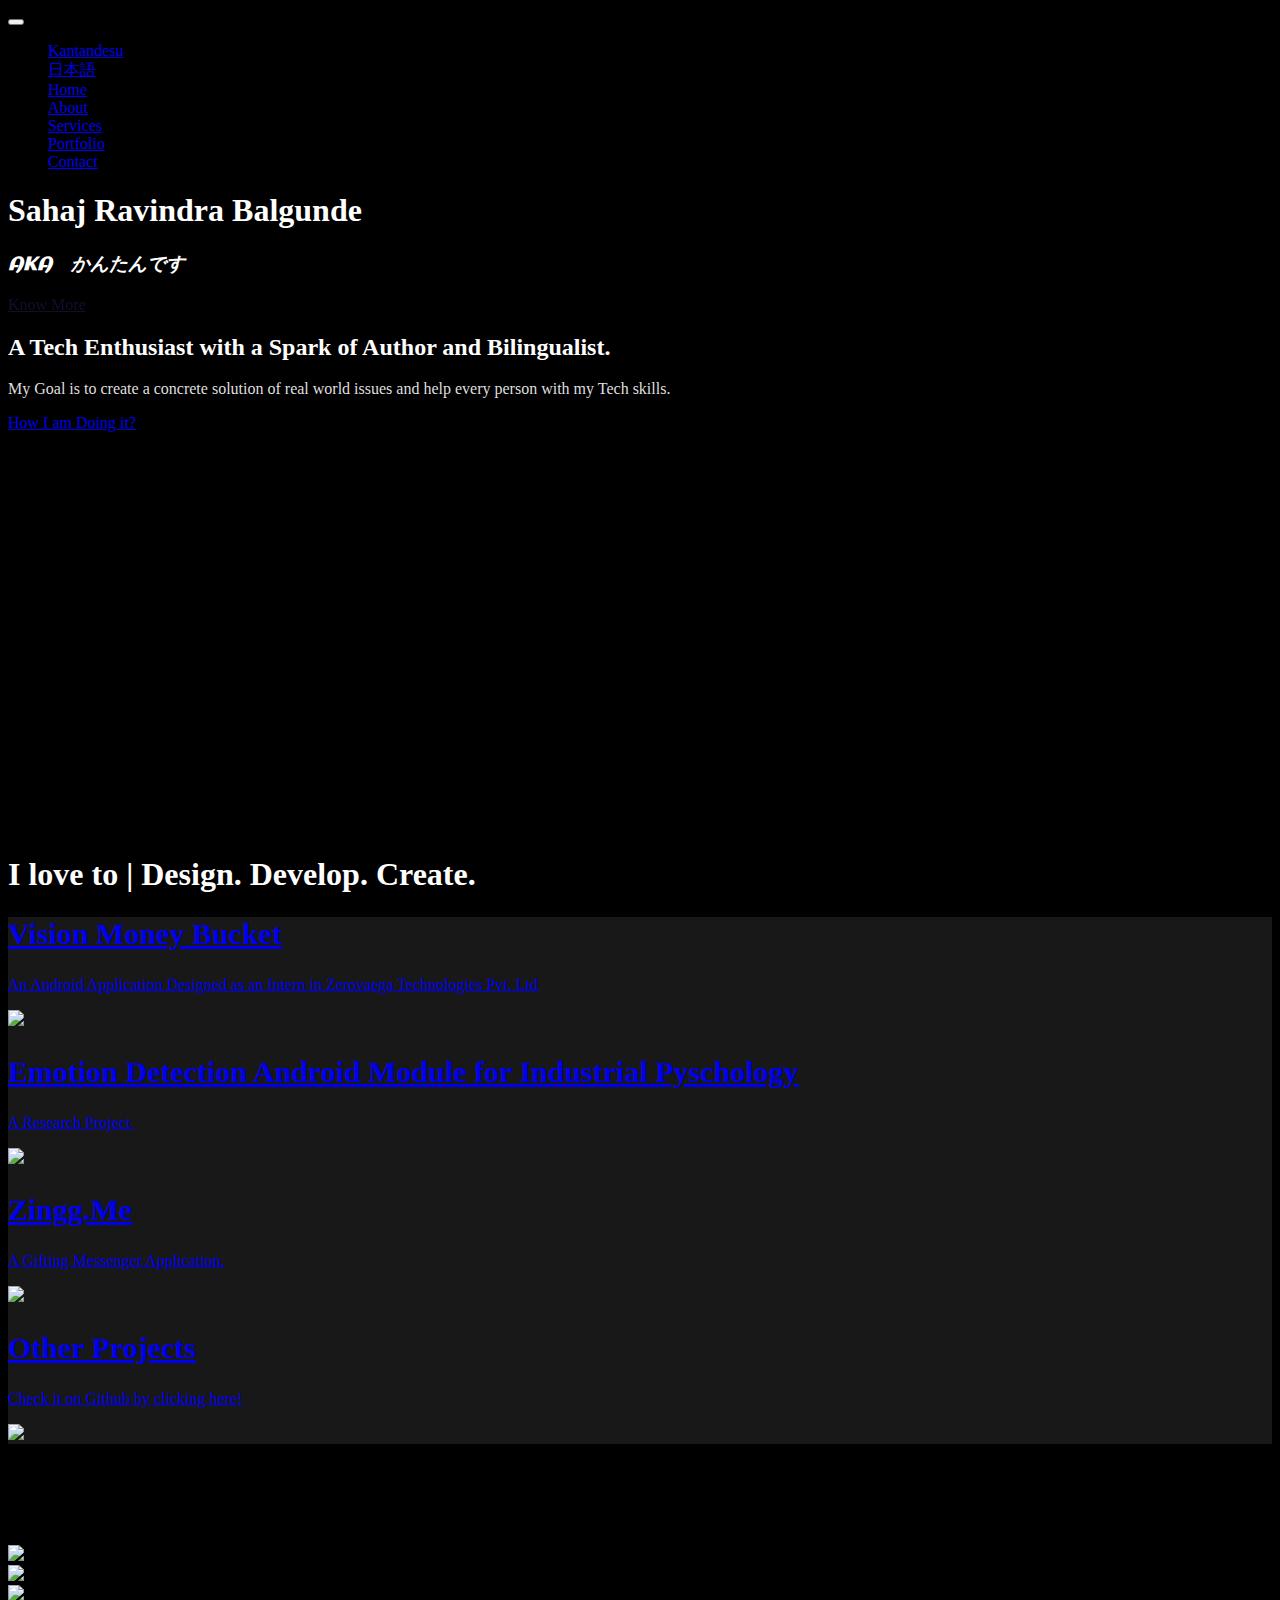
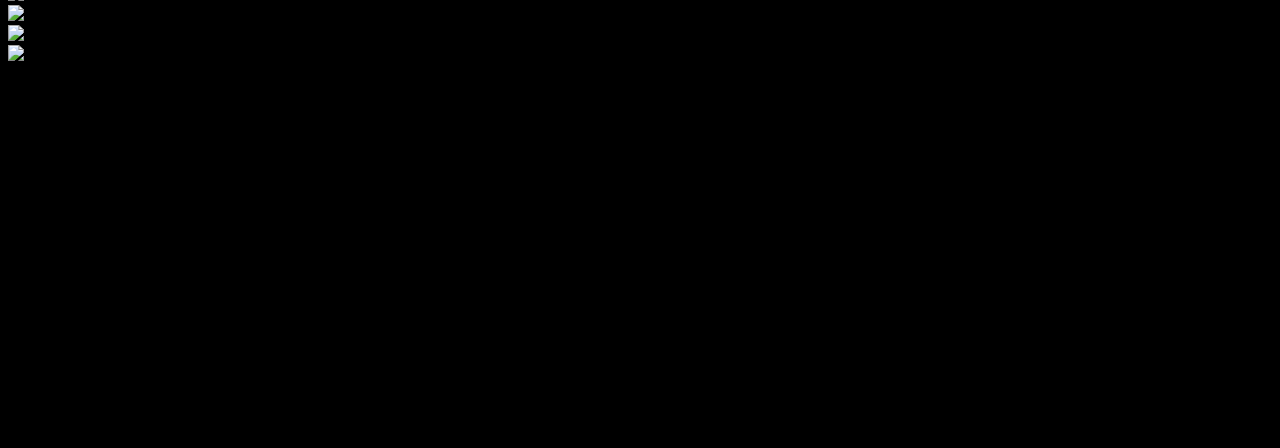
==== index.html @ 0fdae446 "New Update" ====
<!DOCTYPE html>
<html>

<head>
    <meta charset="utf-8">
    <meta name="viewport" content="width=device-width, initial-scale=1.0, shrink-to-fit=no">
    <title>Home - Brand</title>
    <link rel="stylesheet" href="assets/bootstrap/css/bootstrap.min.css">
    <link rel="stylesheet" href="https://fonts.googleapis.com/css?family=Source+Sans+Pro:300,400,700,300italic,400italic,700italic">
    <link rel="stylesheet" href="https://fonts.googleapis.com/css?family=Aclonica">
    <link rel="stylesheet" href="assets/fonts/font-awesome.min.css">
    <link rel="stylesheet" href="assets/fonts/simple-line-icons.min.css">
    <link rel="stylesheet" href="assets/css/Animated-Type-Heading.css">
    <link rel="stylesheet" href="https://cdnjs.cloudflare.com/ajax/libs/animate.css/3.5.2/animate.min.css">
    <link rel="stylesheet" href="https://cdnjs.cloudflare.com/ajax/libs/lightbox2/2.8.2/css/lightbox.min.css">
    <link rel="stylesheet" href="assets/css/Lightbox-Gallery.css">
    <link rel="stylesheet" href="assets/css/XDA-Disclamer.css">
</head>

<body id="page-top" style="background-color: rgb(0,0,0);"><a class="menu-toggle rounded" href="#"><i class="fa fa-bars"></i></a>
    <nav class="navbar navbar-light navbar-expand" id="sidebar-wrapper" style="background: var(--dark);">
        <div class="container"><button data-toggle="collapse" class="navbar-toggler d-none" data-target="#"></button>
            <div class="collapse navbar-collapse text-dark" style="color: var(--dark);">
                <ul class="nav navbar-nav text-dark border-dark sidebar-nav" id="sidebar-nav" style="background: var(--dark);">
                    <li class="nav-item sidebar-brand"><a class="nav-link active js-scroll-trigger" href="#page-top">Kantandesu</a></li>
                    <li class="nav-item"><a class="nav-link" href="index-1.html">日本語</a></li>
                    <li class="nav-item sidebar-nav-item"><a class="nav-link js-scroll-trigger" href="#page-top">Home</a></li>
                    <li class="nav-item sidebar-nav-item"><a class="nav-link js-scroll-trigger" href="#about">About</a></li>
                    <li class="nav-item sidebar-nav-item"><a class="nav-link js-scroll-trigger" href="#services">Services</a></li>
                    <li class="nav-item sidebar-nav-item"><a class="nav-link js-scroll-trigger" href="#portfolio">Portfolio</a></li>
                    <li class="nav-item sidebar-nav-item"><a class="nav-link js-scroll-trigger" href="#contact">Contact</a></li>
                </ul>
            </div>
        </div>
    </nav>
    <header class="d-flex flash animated masthead" style="background-image: url(&quot;assets/img/Untitled%20design.jpg&quot;);opacity: 1;background-position: center;">
        <div class="container my-auto text-center">
            <h1 class="mb-1" style="color: #ffffff;">Sahaj Ravindra Balgunde</h1>
            <h3 class="mb-5"><em style="color: rgb(255,255,255);font-family: Aclonica, sans-serif;">AKA　かんたんです</em></h3><a class="btn btn-primary btn-xl js-scroll-trigger" role="button" href="#about" style="background: var(--gray);border-color: var(--gray);opacity: 1;filter: grayscale(89%) saturate(104%);">Know More</a>
            <div class="overlay"></div>
        </div>
    </header>
    <section id="about" class="content-section bg-dark" style="background-color: rgb(0,0,0);">
        <div class="container text-center">
            <div class="row">
                <div class="col-lg-10 mx-auto" style="color: rgb(0,0,0);">
                    <h2 style="color: rgb(255,255,255);">A Tech Enthusiast with a Spark of Author and Bilingualist.</h2>
                    <p class="lead mb-5"><span style="color: rgb(223,223,223);">My Goal is to create a concrete solution of real world issues and help every person with my Tech skills.</span><span>!</span></p><a class="btn btn-dark btn-xl js-scroll-trigger" role="button" href="#services">How I am Doing it?</a>
                </div>
            </div>
        </div>
    </section>
    <section id="services" class="content-section bg-primary text-white text-center" style="background-color: rgb(0,0,0);">
        <div class="container">
            <div class="content-section-heading">
                <h3 class="text-secondary mb-0">What</h3>
                <h2 class="mb-5">Do I 'DO'?</h2>
            </div>
            <div class="row">
                <div class="col-md-6 col-lg-3 mb-5 mb-lg-0"><span class="mx-auto service-icon rounded-circle mb-3"><i class="icon-rocket"></i></span>
                    <h4><strong>Student Freelancing</strong></h4>
                    <p class="mb-0 text-faded">Since 2018</p>
                </div>
                <div class="col-md-6 col-lg-3 mb-5 mb-lg-0"><span class="mx-auto service-icon rounded-circle mb-3"><i class="icon-pencil"></i></span>
                    <h4>Creativity</h4>
                    <p class="mb-0 text-faded">Helping People with Touch of Art</p>
                </div>
                <div class="col-md-6 col-lg-3 mb-5 mb-lg-0"><span class="mx-auto service-icon rounded-circle mb-3"><i class="icon-target"></i></span>
                    <h4><strong>Troubleshooting</strong></h4>
                    <p class="mb-0 text-faded"><span>Contributing Technical Help&nbsp;</span><i class="fa fa-stack-exchange"></i><span>&nbsp;!</span></p>
                </div>
                <div class="col-md-6 col-lg-3 mb-5 mb-lg-0"><span class="mx-auto service-icon rounded-circle mb-3"><i class="icon-globe"></i></span>
                    <h4><strong>Community Helping</strong></h4>
                    <p class="mb-0 text-faded">Founder of: #Helpkolhapur</p>
                </div>
            </div>
        </div>
    </section>
    <section id="portfolio" class="content-section" style="color: rgb(255,255,255);">				<div class="caption v-middle text-center">
					<h1 class="cd-headline clip">
			            <span class="blc">I love to | </span>
			            <span class="cd-words-wrapper">
			              <b class="is-visible">Design.</b>
			              <b>Develop.</b>
			              <b>Create.</b>
			            </span>
	          		</h1>
				</div>
        <div class="container" style="color: rgb(255,255,255);background-color: #191818;">
            <div></div>
            <div class="row no-gutters">
                <div class="col-lg-6"><a class="portfolio-item" href="https://play.google.com/store/apps/details?id=com.zero.visionmoneybucket&amp;hl=en&amp;gl=US">
                        <div class="caption">
                            <div class="caption-content">
                                <h2 style="font-size: 30px;">Vision Money Bucket</h2>
                                <p class="mb-0">An Android Application Designed as an Intern in Zerovaega Technologies Pvt. Ltd</p>
                            </div>
                        </div><img class="img-fluid" src="assets/img/portfolio-1.jpg">
                    </a></div>
                <div class="col-lg-6"><a class="portfolio-item" href="#">
                        <div class="caption">
                            <div class="caption-content">
                                <h2 style="font-size: 30px;">Emotion Detection Android Module for Industrial Pyschology</h2>
                                <p class="mb-0">A Research Project&nbsp;</p>
                            </div>
                        </div><img class="img-fluid" src="assets/img/portfolio-2.jpg">
                    </a></div>
                <div class="col-lg-6"><a class="portfolio-item" href="https://zingg.me/">
                        <div class="caption">
                            <div class="caption-content">
                                <h2 style="font-size: 30px;">Zingg.Me</h2>
                                <p class="mb-0">A Gifting Messenger Application.</p>
                            </div>
                        </div><img class="img-fluid" src="assets/img/portfolio-3.jpg">
                    </a></div>
                <div class="col-lg-6"><a class="portfolio-item" href="https://github.com/sahajisy">
                        <div class="caption">
                            <div class="caption-content">
                                <h2 style="font-size: 30px;">Other Projects</h2>
                                <p class="mb-0">Check it on Github by clicking here!</p>
                            </div>
                        </div><img class="img-fluid" src="assets/img/portfolio-4.jpg">
                    </a></div>
            </div>
        </div>
        <section></section>
    </section>
    <div class="photo-gallery" style="background: var(--gray-dark);">
        <div class="container" style="color: var(--dark);background: var(--dark);">
            <div class="intro">
                <h2 class="text-center" style="color: var(--light);">Other Activities</h2>
                <p class="text-center" style="color: var(--light);">Following are the other stuffs I love to do.</p>
            </div>
            <div class="row photos">
                <div class="col-sm-6 col-md-4 col-lg-3 item"><a data-lightbox="photos" href="assets/img/かんたんで%20Gaming%20(1).jpg"><img class="img-fluid" src="assets/img/かんたんで%20Gaming%20(1).jpg"></a></div>
                <div class="col-sm-6 col-md-4 col-lg-3 item"><a data-lightbox="photos" href="assets/img/Helpको.jpg"><img class="img-fluid" src="assets/img/Helpको.jpg"></a></div>
                <div class="col-sm-6 col-md-4 col-lg-3 item"><a data-lightbox="photos" href="assets/img/Helpको%20(1).jpg"><img class="img-fluid" src="assets/img/Helpको%20(1).jpg"></a></div>
                <div class="col-sm-6 col-md-4 col-lg-3 item"><a data-lightbox="photos" href="assets/img/Helpको%20(2).jpg"><img class="img-fluid" src="assets/img/Helpको%20(2).jpg"></a></div>
                <div class="col-sm-6 col-md-4 col-lg-3 item"><a data-lightbox="photos" href="assets/img/Helpको%20(3).jpg"><img class="img-fluid" src="assets/img/Helpको%20(3).jpg"></a></div>
                <div class="col-sm-6 col-md-4 col-lg-3 item"><a data-lightbox="photos" href="assets/img/Helpको%20(4).jpg"><img class="img-fluid" src="assets/img/Helpको%20(4).jpg"></a></div>
            </div>
        </div>
    </div>
    <section></section>
    <footer class="footer text-center">
        <div class="alert alert-success" role="alert" style="background: rgb(0,0,0);border-radius: 30.0px;border-color: var(--green);"><span style="font-size: 40px;color: var(--success);"><strong>ME$$@GE:</strong></span>
            <div class="container"><code style="color: var(--green);"><br>#include&nbsp;<br>/*<br>* Coding is Fun<br>*<br>* Creating Programs is nice, unless you try it<br>* Once You Enter this realm, Its difficult to get out of it.<br>* do some research and have fun with coding<br>*/<br><br><br></code></div>
            <h1 style="color: rgb(255,0,0);font-size: 16px;"></h1>
        </div>
        <div class="container">
            <ul class="list-inline mb-5">
                <li class="list-inline-item">&nbsp;<a class="text-white social-link rounded-circle" href="https://open.spotify.com/show/7zpaubndLqqaN1DhZI1P4U?si=KScadg3dQdm9Uo1KLgkRQg"><i class="icon-social-spotify"></i></a></li>
                <li class="list-inline-item">&nbsp;<a class="text-white social-link rounded-circle" href="https://www.instagram.com/kantandesu/"><i class="icon-social-instagram"></i></a></li>
                <li class="list-inline-item">&nbsp;<a class="text-white social-link rounded-circle" href="https://www.linkedin.com/in/sahaj-balgunde-a90b2262/"><i class="icon-social-linkedin"></i></a></li>
                <li class="list-inline-item">&nbsp;<a class="text-white social-link rounded-circle" href="https://github.com/sahajisy/"><i class="icon-social-github"></i></a></li>
            </ul>
            <p class="text-muted mb-0 small">Copyright &nbsp;© kantandesu 2021</p>
        </div><a class="js-scroll-trigger scroll-to-top rounded" href="#page-top"><i class="fa fa-angle-up"></i></a>
    </footer>
    <script src="assets/js/jquery.min.js"></script>
    <script src="assets/bootstrap/js/bootstrap.min.js"></script>
    <script src="https://cdnjs.cloudflare.com/ajax/libs/jquery-easing/1.4.1/jquery.easing.min.js"></script>
    <script src="assets/js/stylish-portfolio.js"></script>
    <script src="assets/js/Animated-Type-Heading.js"></script>
    <script src="https://cdnjs.cloudflare.com/ajax/libs/lightbox2/2.8.2/js/lightbox.min.js"></script>
</body>

</html>
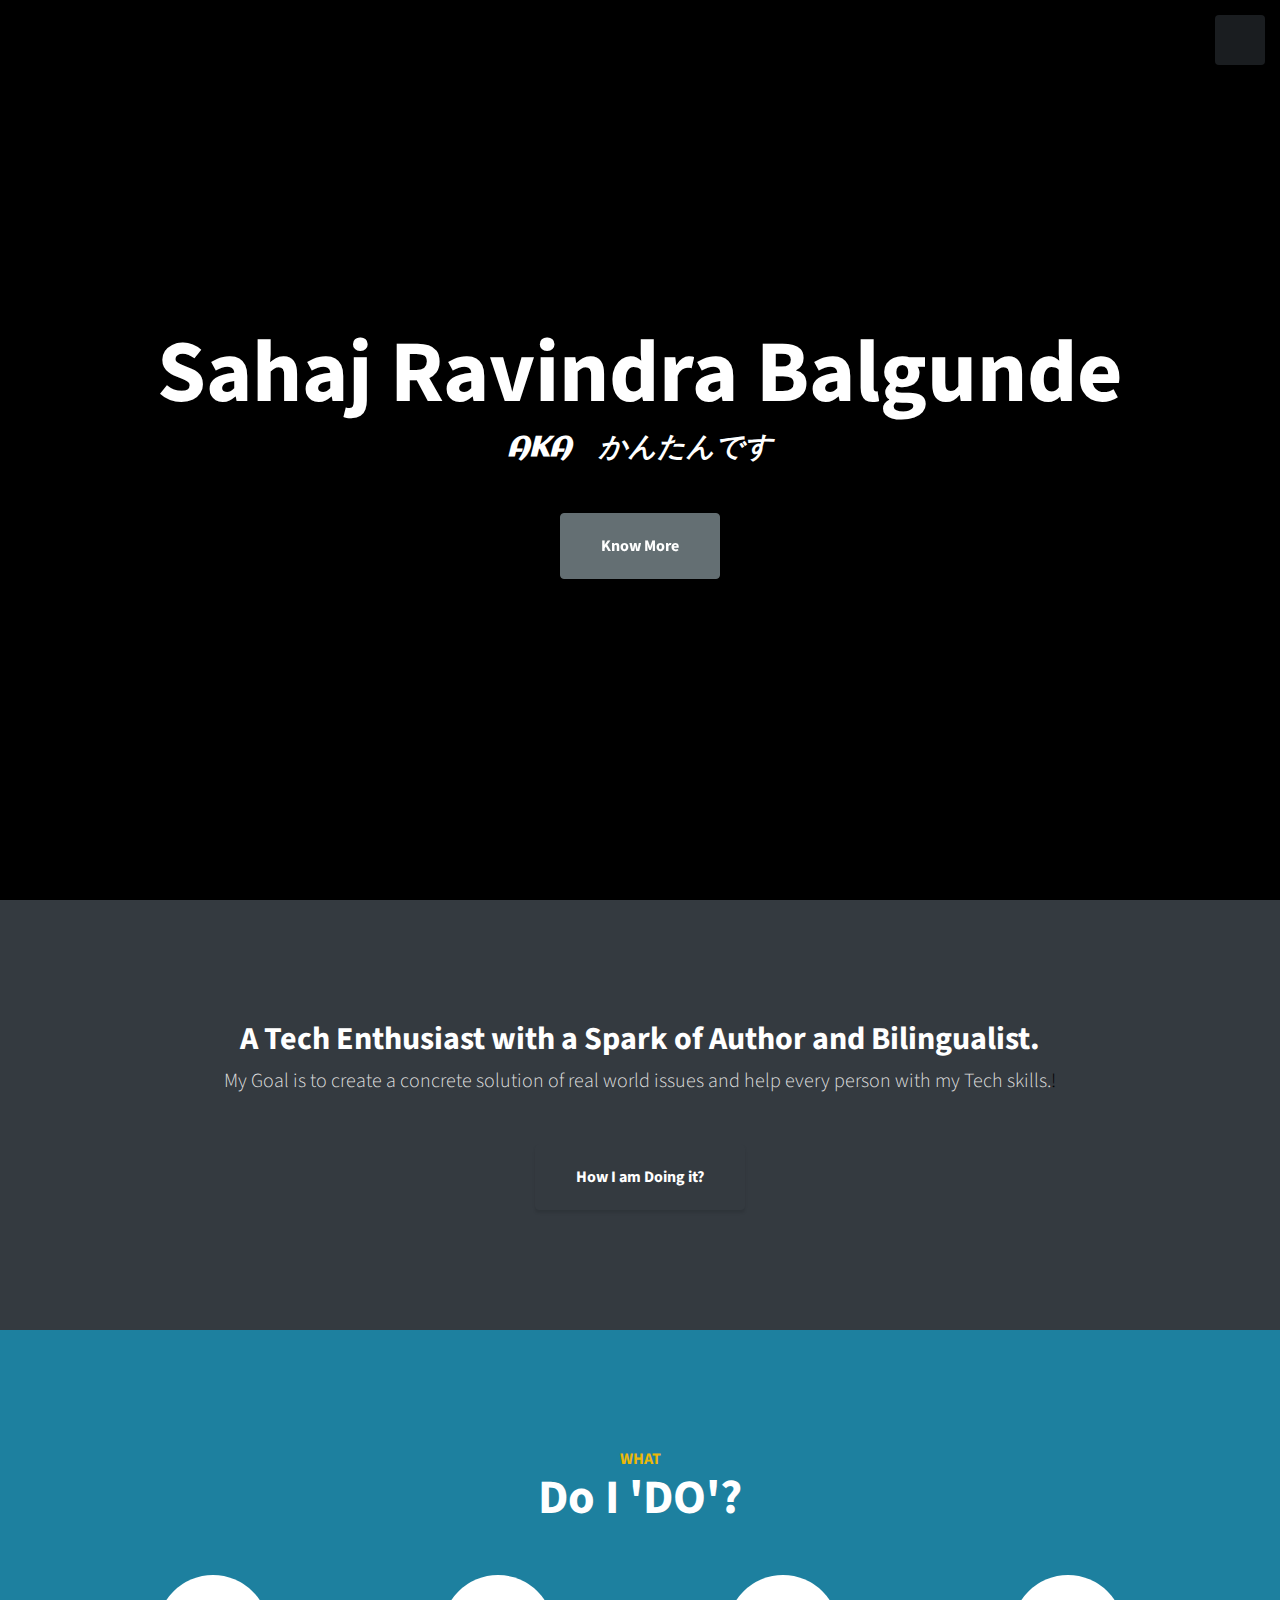
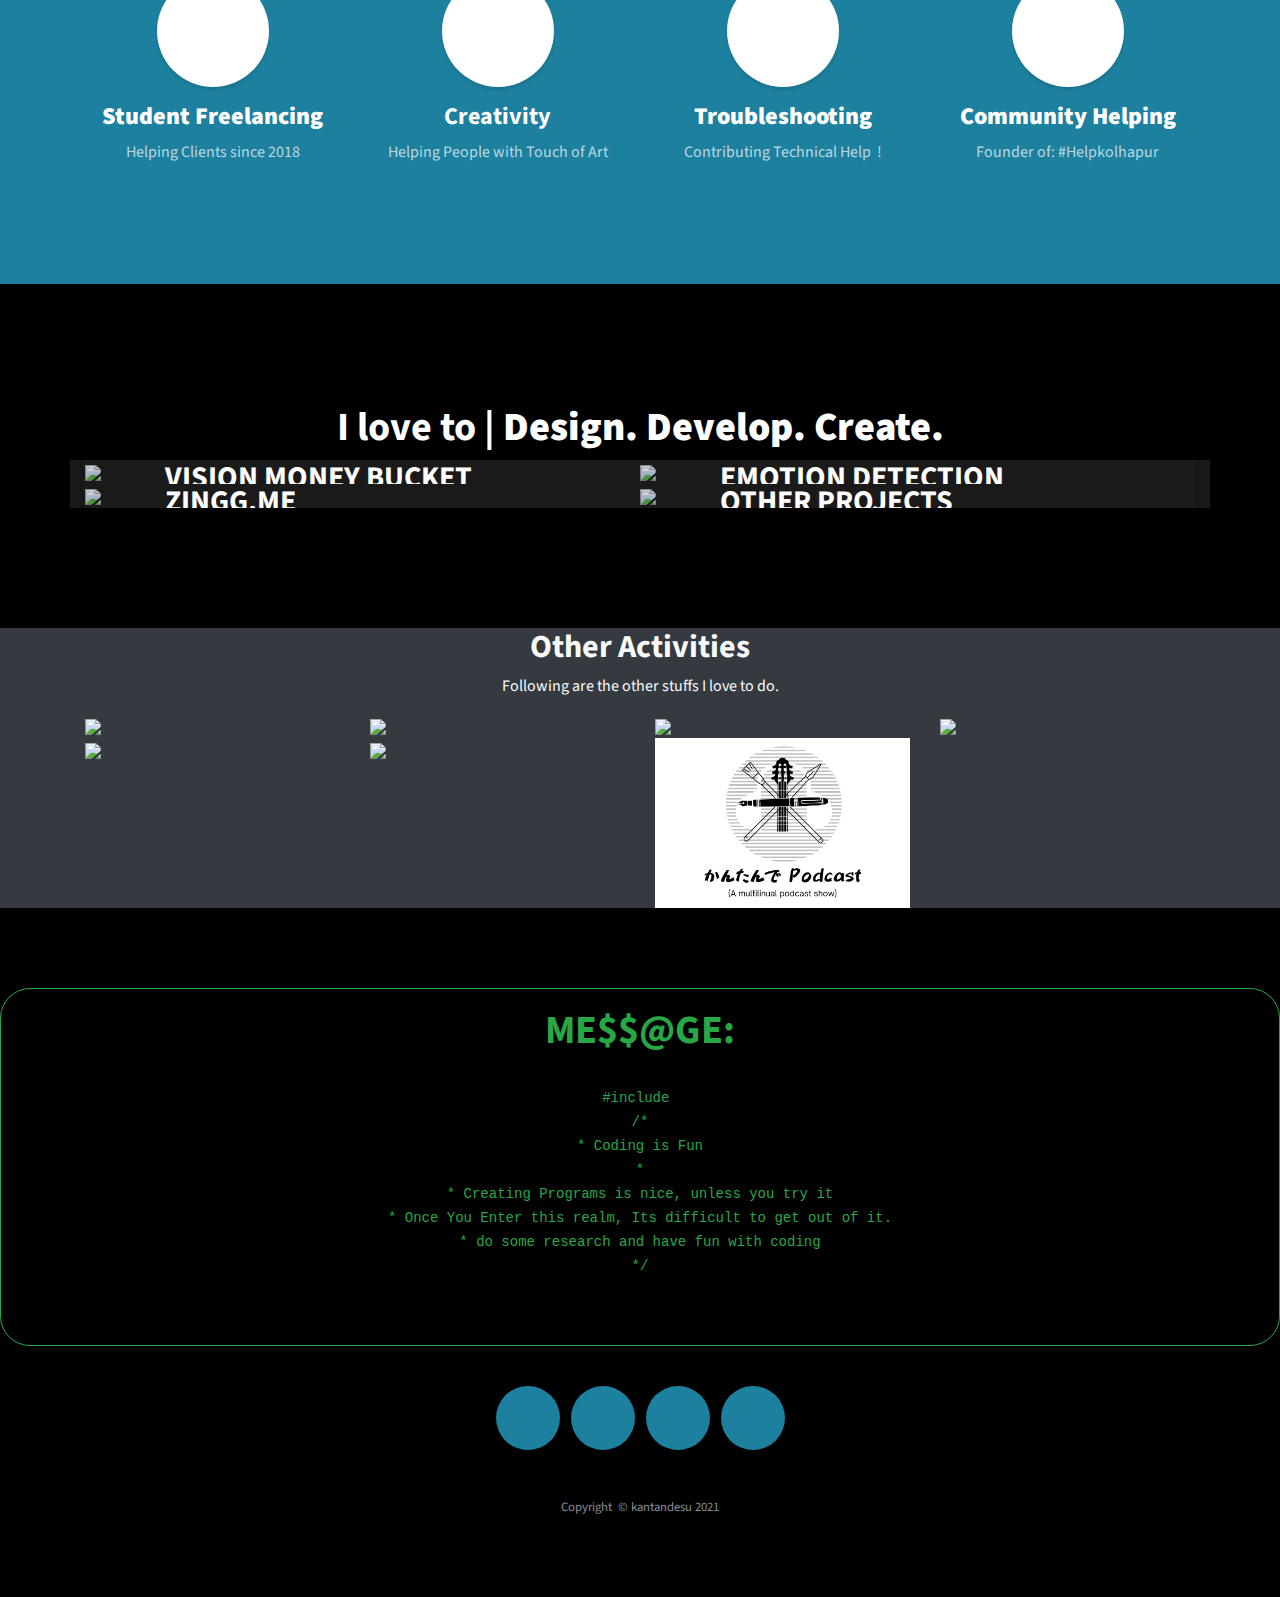
==== commit b9895dab: "The updated version" ====
--- a/index.html
+++ b/index.html
@@ -21,7 +21,7 @@
     <nav class="navbar navbar-light navbar-expand" id="sidebar-wrapper" style="background: var(--dark);">
         <div class="container"><button data-toggle="collapse" class="navbar-toggler d-none" data-target="#"></button>
             <div class="collapse navbar-collapse text-dark" style="color: var(--dark);">
-                <ul class="nav navbar-nav text-dark border-dark sidebar-nav" id="sidebar-nav" style="background: var(--dark);">
+                <ul class="navbar-nav text-dark border-dark sidebar-nav" id="sidebar-nav" style="background: var(--dark);">
                     <li class="nav-item sidebar-brand"><a class="nav-link active js-scroll-trigger" href="#page-top">Kantandesu</a></li>
                     <li class="nav-item"><a class="nav-link" href="index-1.html">日本語</a></li>
                     <li class="nav-item sidebar-nav-item"><a class="nav-link js-scroll-trigger" href="#page-top">Home</a></li>
@@ -59,7 +59,7 @@
             <div class="row">
                 <div class="col-md-6 col-lg-3 mb-5 mb-lg-0"><span class="mx-auto service-icon rounded-circle mb-3"><i class="icon-rocket"></i></span>
                     <h4><strong>Student Freelancing</strong></h4>
-                    <p class="mb-0 text-faded">Since 2018</p>
+                    <p class="mb-0 text-faded">Helping Clients since 2018</p>
                 </div>
                 <div class="col-md-6 col-lg-3 mb-5 mb-lg-0"><span class="mx-auto service-icon rounded-circle mb-3"><i class="icon-pencil"></i></span>
                     <h4>Creativity</h4>
@@ -135,9 +135,10 @@
                 <div class="col-sm-6 col-md-4 col-lg-3 item"><a data-lightbox="photos" href="assets/img/かんたんで%20Gaming%20(1).jpg"><img class="img-fluid" src="assets/img/かんたんで%20Gaming%20(1).jpg"></a></div>
                 <div class="col-sm-6 col-md-4 col-lg-3 item"><a data-lightbox="photos" href="assets/img/Helpको.jpg"><img class="img-fluid" src="assets/img/Helpको.jpg"></a></div>
                 <div class="col-sm-6 col-md-4 col-lg-3 item"><a data-lightbox="photos" href="assets/img/Helpको%20(1).jpg"><img class="img-fluid" src="assets/img/Helpको%20(1).jpg"></a></div>
+                <div class="col"><img class="img-fluid" src="assets/img/Helpको%20(4).jpg"></div>
                 <div class="col-sm-6 col-md-4 col-lg-3 item"><a data-lightbox="photos" href="assets/img/Helpको%20(2).jpg"><img class="img-fluid" src="assets/img/Helpको%20(2).jpg"></a></div>
                 <div class="col-sm-6 col-md-4 col-lg-3 item"><a data-lightbox="photos" href="assets/img/Helpको%20(3).jpg"><img class="img-fluid" src="assets/img/Helpको%20(3).jpg"></a></div>
-                <div class="col-sm-6 col-md-4 col-lg-3 item"><a data-lightbox="photos" href="assets/img/Helpको%20(4).jpg"><img class="img-fluid" src="assets/img/Helpको%20(4).jpg"></a></div>
+                <div class="col-sm-6 col-md-4 col-lg-3 item"><a data-lightbox="photos" href="assets/img/Helpको%20(4).jpg"><img class="img-fluid" src="assets/img/KantandeP.jpg"></a></div>
             </div>
         </div>
     </div>
@@ -149,7 +150,7 @@
         </div>
         <div class="container">
             <ul class="list-inline mb-5">
-                <li class="list-inline-item">&nbsp;<a class="text-white social-link rounded-circle" href="https://open.spotify.com/show/7zpaubndLqqaN1DhZI1P4U?si=KScadg3dQdm9Uo1KLgkRQg"><i class="icon-social-spotify"></i></a></li>
+                <li class="list-inline-item">&nbsp;<a class="text-white social-link rounded-circle" href="https://www.instagram.com/kantandesu/"><i class="icon-social-spotify"></i></a></li>
                 <li class="list-inline-item">&nbsp;<a class="text-white social-link rounded-circle" href="https://www.instagram.com/kantandesu/"><i class="icon-social-instagram"></i></a></li>
                 <li class="list-inline-item">&nbsp;<a class="text-white social-link rounded-circle" href="https://www.linkedin.com/in/sahaj-balgunde-a90b2262/"><i class="icon-social-linkedin"></i></a></li>
                 <li class="list-inline-item">&nbsp;<a class="text-white social-link rounded-circle" href="https://github.com/sahajisy/"><i class="icon-social-github"></i></a></li>
